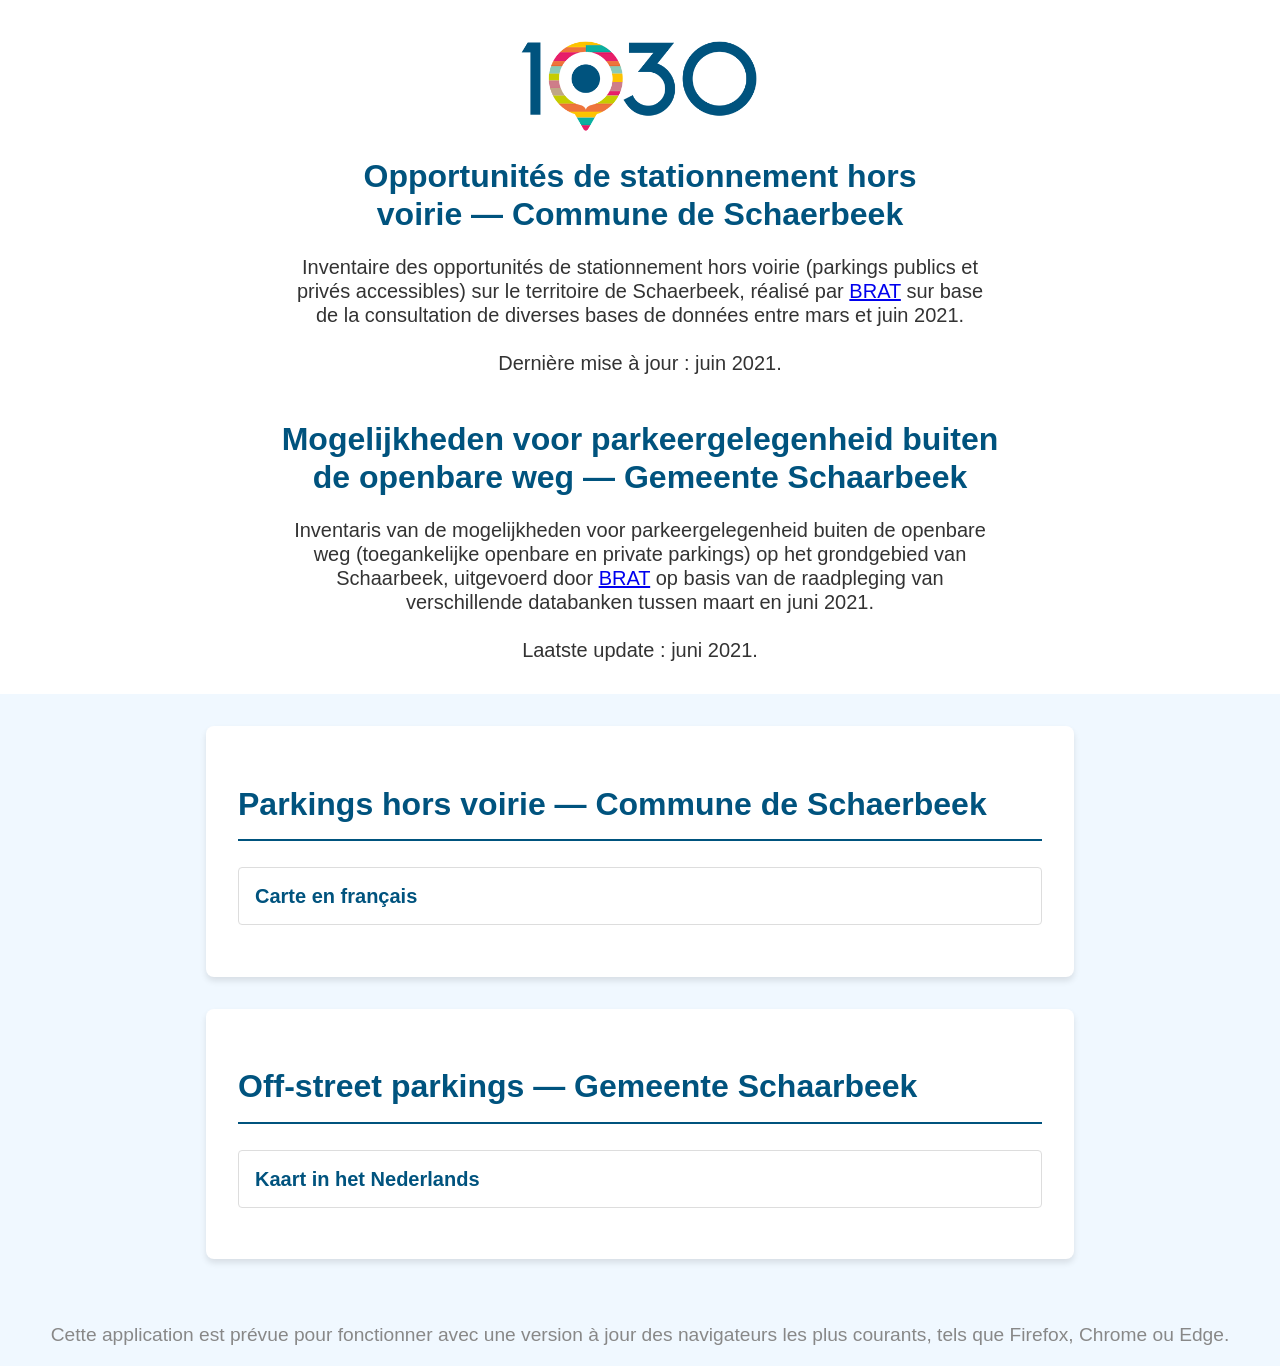
==== index.html @ fc54142b "Initial commit" ====
<!DOCTYPE html>
<html lang="fr">
<meta http-equiv="content-type" content="text/html;charset=utf-8" />

<head>
    <title>Parkings hors voirie · Schaerbeek 1030</title>
    <link rel="shortcut icon" href="css/images/logo1030GeoData.ico" type="image/x-icon">
    <meta charset="utf-8" />
    <link rel="stylesheet" href="css/style.css">
</head>

<body class="root">
    <header class="page-header">
        <div class="logo-container">
            <img src="css/images/schaerbeek1030_logo.png" alt="Commune de Schaerbeek">
        </div>

        <h1>Opportunités de stationnement hors <br>
            voirie — Commune de Schaerbeek</h1>
        <p class="introduction">
            Inventaire des opportunités de stationnement hors voirie (parkings publics et privés accessibles)
            sur le territoire de Schaerbeek, réalisé par <a href="http://www.bratprojects.be/">BRAT</a>
            sur base de la consultation de diverses bases de données entre mars et juin 2021.<br><br>
            Dernière mise à jour : juin 2021.
        </p>

        <br>
        <h1>Mogelijkheden voor parkeergelegenheid buiten <br>
            de openbare weg — Gemeente Schaarbeek</h1>
        <p class="introduction">
            Inventaris van de mogelijkheden voor parkeergelegenheid buiten de openbare weg (toegankelijke
            openbare en private parkings) op het grondgebied van Schaarbeek, uitgevoerd door
            <a href="http://www.bratprojects.be/">BRAT</a>
            op basis van de raadpleging van verschillende databanken tussen maart en juni 2021.<br><br>
            Laatste update : juni 2021.
        </p>

    </header>

    <main class="main-content">

        <section class="link-section">
            <h2>Parkings hors voirie — Commune de Schaerbeek</h2>
            <p></p>
            <ul class="link-list">
                <li>
                    <a href="indexFR.html">
                        <span class="link-title">Carte en français</span>
                    </a>
                </li>
            </ul>
        </section>

        <section class="link-section">
            <h2>Off-street parkings — Gemeente Schaarbeek</h2>
            <p></p>
            <ul class="link-list">
                <li>
                    <a href="indexNL.html">
                        <span class="link-title">Kaart in het Nederlands</span>
                    </a>
                </li>
            </ul>
        </section>

    </main>

    <footer class="page-footer">
        <p class="disclaimer">
            Cette application est prévue pour fonctionner avec une version à jour
            des navigateurs les plus courants, tels que Firefox, Chrome ou Edge.
        </p>
    </footer>
</body>

</html>
---- css/style.css ----
/* ═══════════════════════════════════════════════════════
   VARIABLES & COMMON BASE
═══════════════════════════════════════════════════════ */
:root {
  --primary-color: #00537e;
  --secondary-color: #f0f8ff;
  --text-color: #333;
}

*, *::before, *::after { box-sizing: border-box; }

body {
  font-family: 'Calibri', Arial, Helvetica, sans-serif;
  font-size: 1.2rem;
  line-height: 1.2;
  margin: 0;
  padding: 0;
  color: var(--text-color);
  background-color: var(--secondary-color);
}

/* ═══════════════════════════════════════════════════════
   LANDING PAGE  (index.html)
═══════════════════════════════════════════════════════ */
.logo-container img {
  width: 250px;
  height: auto;
  display: block;
  margin: 0 auto 1rem auto;
}

.page-header {
  text-align: center;
  padding: 2rem;
  background-color: #fff;
}

.page-header h1 {
  font-size: 2rem;
  color: var(--primary-color);
}

.introduction {
  font-size: 1.25rem;
  max-width: 700px;
  margin: 0 auto;
  text-align: center;
}

.main-content {
  max-width: 900px;
  margin: 2rem auto;
  padding: 0 1rem;
}

.link-section {
  background-color: #fff;
  border-radius: 8px;
  box-shadow: 0 4px 6px rgba(0, 0, 0, 0.1);
  padding: 2rem;
  margin-bottom: 2rem;
}

.link-section h2 {
  font-size: 2.0rem;
  color: var(--primary-color);
  border-bottom: 2px solid var(--primary-color);
  padding-bottom: 1rem;
}

.link-section h3 {
  font-size: 1.5rem;
  color: var(--primary-color);
  border-bottom: 2px solid var(--primary-color);
  padding-bottom: 1rem;
}

.link-list {
  list-style-type: none;
  padding: 0;
}

.link-list li {
  margin-bottom: 1rem;
}

.link-list a {
  display: block;
  padding: 1rem;
  text-decoration: none;
  color: var(--text-color);
  border: 1px solid #ddd;
  border-radius: 4px;
  transition: transform 0.2s ease, box-shadow 0.2s ease;
}

.link-list a:hover {
  transform: translateY(-2px);
  box-shadow: 0 6px 8px rgba(0, 0, 0, 0.15);
}

.link-title {
  display: block;
  font-size: 1.25rem;
  font-weight: bold;
  color: var(--primary-color);
}

.link-description {
  display: block;
  font-size: 1.2rem;
  color: #666;
  margin-top: 0.5rem;
}

.page-footer {
  text-align: center;
  margin-top: 4rem;
  color: #888;
}

/* ═══════════════════════════════════════════════════════
   SCROLLBARS  (common)
═══════════════════════════════════════════════════════ */
::-webkit-scrollbar { width: 7px; height: 7px; }
::-webkit-scrollbar-track { background: #f9f9f9; }
::-webkit-scrollbar-thumb { background: #cccccc; border-radius: 3px; }
::-webkit-scrollbar-thumb:hover { background: #aaaaaa; }

/* ═══════════════════════════════════════════════════════
   MAP PAGES  (html.map-view — indexFR.html / indexNL.html)
═══════════════════════════════════════════════════════ */
html.map-view,
html.map-view body {
  height: 100%;
  overflow: hidden;
  font-size: 14px;
}

#map {
  position: absolute;
  left: 0;
  top: 0;
  bottom: 36px;
  width: 70%;
}

.the-sidebar {
  position: absolute;
  right: 0;
  top: 0;
  bottom: 36px;
  width: 30%;
  padding: 0 15px;
  overflow-y: hidden;
  display: flex;
  flex-direction: column;
}

.the-sidebar #info {
  overflow-y: auto;
  padding-right: 15px;
  padding-bottom: 15px;
  border-bottom: 1px solid #cccccc;
  scrollbar-width: thin;
  scrollbar-color: #cccccc white;
}
.the-sidebar .legend__wrapper { flex-shrink: 0; }

#footer {
  position: absolute;
  bottom: 0;
  right: 0;
  left: 0;
  height: 36px;
  padding: 7px 15px;
  font-size: 0.75rem;
  color: #aaaaaa;
}
#footer p { margin: 0; }
#footer a { color: inherit; }
#footer a:hover { color: #585858; }

/* ── HEADINGS (sidebar — map pages only) ────────────────────────── */
html.map-view h1,
html.map-view h2,
html.map-view h3 { color: #375773; font-weight: 100; margin: 0; }
html.map-view h1 { font-size: 2rem; }
html.map-view h2 { font-size: 1.4rem; }
html.map-view h3 { font-size: 1.1rem; }

/* Title control h2: match DSD (dark, bold, browser default size) */
.info h2 {
  color: #444444 !important;
  font-weight: bold !important;
  font-size: 1.5em !important;
}

.the-sidebar #info .main-info h2,
.the-sidebar #info .info-group h2 { margin-top: 0; }
.the-sidebar #info .main-info > div,
.the-sidebar #info .info-group > div { margin-left: 30px; }

/* ── SIDEBAR INFO VALUES ───────────────────────────────────────── */
.value { display: flex; }
.value > div {
  border-top: 1px solid #cccccc;
  border-bottom: 0;
  padding: 3px;
  flex: 1;
}
.value .key { font-weight: bold; }
.value:last-child > div { border-bottom: 1px solid #cccccc; }
.value.Remarque { color: grey; font-style: italic; }
.value.Remarque div { border: 0; }
.value.s_autre { display: initial; }
.value.s_autre div { display: inline-block; border: 0; flex-shrink: 1; font-weight: initial; }
.value.s_autre div.key:after { content: ' : '; }

/* ── LEAFLET CONTROLS ───────────────────────────────────────────── */
.leaflet-control-layers-list { min-width: 200px; }

.leaflet-control {
  box-shadow: 0 3px 14px rgba(0,0,0,0.4) !important;
  border-radius: 4px;
}
.leaflet-control-zoom-in,
.leaflet-control-zoom-out,
.leaflet-control-locate a {
  background-color: #f8f8f8 !important;
  border-radius: 0 !important;
  color: #444444 !important;
}
.leaflet-touch .leaflet-control-layers,
.leaflet-touch .leaflet-bar,
.leaflet-control-search {
  border: 3px solid rgba(255,255,255,.4) !important;
}
.leaflet-container .leaflet-control-search { background: none !important; }
.leaflet-control-search .search-button {
  width: 30px !important;
  height: 30px !important;
  font-size: 13px !important;
  text-align: center !important;
  cursor: pointer;
  background-color: #f8f8f8 !important;
  border-radius: 0 !important;
  color: #444444 !important;
}
.leaflet-control-search .search-input { margin: 0 !important; height: 30px !important; }
.search-button.fa.fa-search { display: flex; justify-content: center; align-items: center; }

/* ── QUARTIER FILTER & RESET ───────────────────────────────────── */
.quartier-filter-control {
  background: white;
  padding: 6px 8px;
  border-radius: 4px;
  box-shadow: 0 1px 5px rgba(0,0,0,0.4);
  display: flex;
  flex-direction: column;
  gap: 4px;
}
.quartier-filter-control select {
  font-size: 12px;
  border: none;
  outline: none;
  background: transparent;
  cursor: pointer;
  min-width: 185px;
  padding: 2px 0;
  color: #333;
}
#reinitialiser-btn {
  font-size: 12px;
  padding: 3px 6px;
  border: 1px solid #bbb;
  border-radius: 3px;
  background: #f0f0f0;
  cursor: pointer;
  color: #333;
  width: 100%;
  text-align: center;
}
#reinitialiser-btn:hover { background: #ddd; }

#lang-switch-link {
  display: block;
  font-size: 12px;
  font-weight: bold;
  text-align: center;
  color: #375773 !important;
  text-decoration: none;
  margin-top: 2px;
  padding: 2px 0;
}
#lang-switch-link:hover { text-decoration: underline; }

/* ── LEGEND ────────────────────────────────────────────────────── */
.legend__wrapper { width: 100%; }
.legend__wrapper .legendContent {
  display: flex;
  border-top: 1px solid #cccccc;
  padding-top: 15px;
  margin-bottom: 15px;
  border-bottom: 1px solid #cccccc;
  padding-bottom: 15px;
}
.legend__wrapper .legendContent > div { flex: 1; }
.legend__wrapper .legendContent > div.color {
  border-right: 1px solid #cccccc;
  padding-right: 7.5px;
}
.legend__wrapper .legendContent > div.size { padding-left: 7.5px; }

.legend-element { display: flex; align-items: center; margin-bottom: 7px; }
.legend-element .color {
  flex-shrink: 0;
  display: block;
  margin-right: 15px;
  width: 1.2rem;
  height: 1.2rem;
  border-radius: 1.2rem;
}
.legend-element .size-wrapper {
  flex-shrink: 0;
  width: 32px;
  margin-right: 15px;
  display: flex;
  align-items: center;
  justify-content: center;
}
.legend-element .size-wrapper .size {
  background-color: gray;
  flex-shrink: 0;
  display: block;
  border-radius: 100%;
  margin: auto;
}
.legend-element.unknown .size { position: relative; }
.legend-element.unknown .size:before {
  content: ' ';
  width: 8px;
  height: 8px;
  border-radius: 10px;
  background-color: white;
  position: absolute;
  top: 2px;
  right: 2px;
}
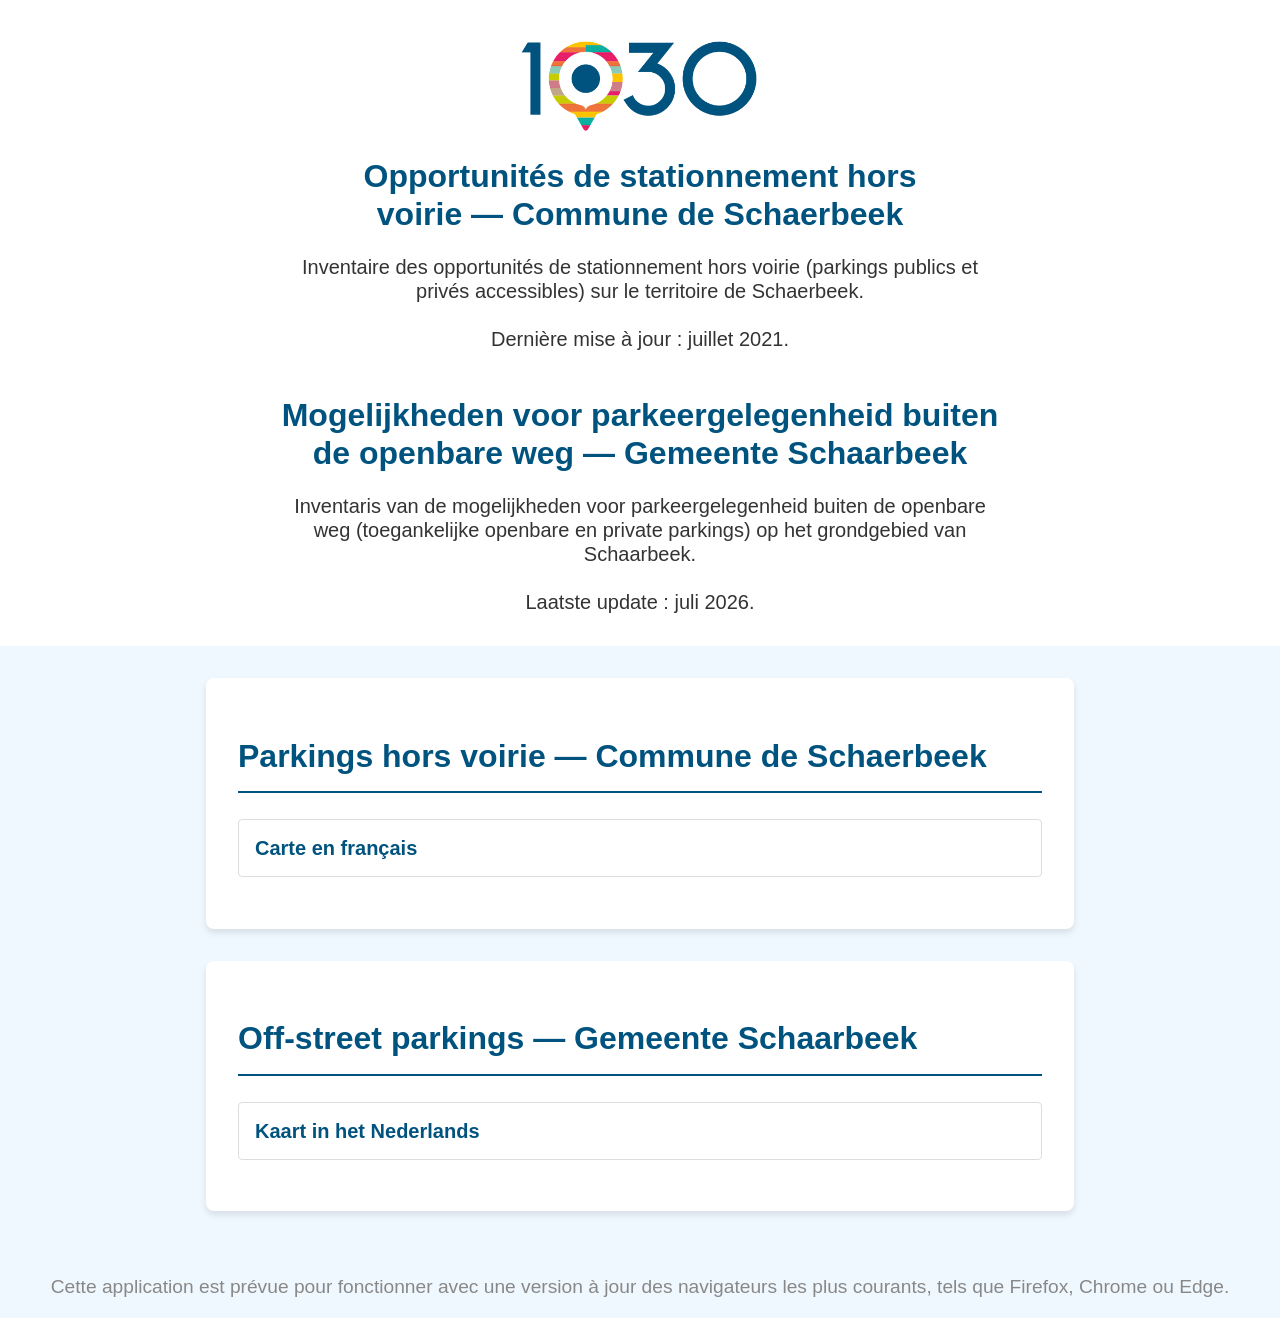
==== commit a8fa862a: "Update index.html" ====
--- a/index.html
+++ b/index.html
@@ -19,20 +19,17 @@
             voirie — Commune de Schaerbeek</h1>
         <p class="introduction">
             Inventaire des opportunités de stationnement hors voirie (parkings publics et privés accessibles)
-            sur le territoire de Schaerbeek, réalisé par <a href="http://www.bratprojects.be/">BRAT</a>
-            sur base de la consultation de diverses bases de données entre mars et juin 2021.<br><br>
-            Dernière mise à jour : juin 2021.
+            sur le territoire de Schaerbeek.<br><br>
+            Dernière mise à jour : juillet 2021.
         </p>
 
         <br>
         <h1>Mogelijkheden voor parkeergelegenheid buiten <br>
             de openbare weg — Gemeente Schaarbeek</h1>
         <p class="introduction">
-            Inventaris van de mogelijkheden voor parkeergelegenheid buiten de openbare weg (toegankelijke
-            openbare en private parkings) op het grondgebied van Schaarbeek, uitgevoerd door
-            <a href="http://www.bratprojects.be/">BRAT</a>
-            op basis van de raadpleging van verschillende databanken tussen maart en juni 2021.<br><br>
-            Laatste update : juni 2021.
+            Inventaris van de mogelijkheden voor parkeergelegenheid buiten de openbare weg (toegankelijke openbare 
+            en private parkings) op het grondgebied van Schaarbeek.<br><br>
+            Laatste update : juli 2026.
         </p>
 
     </header>
@@ -73,4 +70,4 @@
     </footer>
 </body>
 
-</html>+</html>
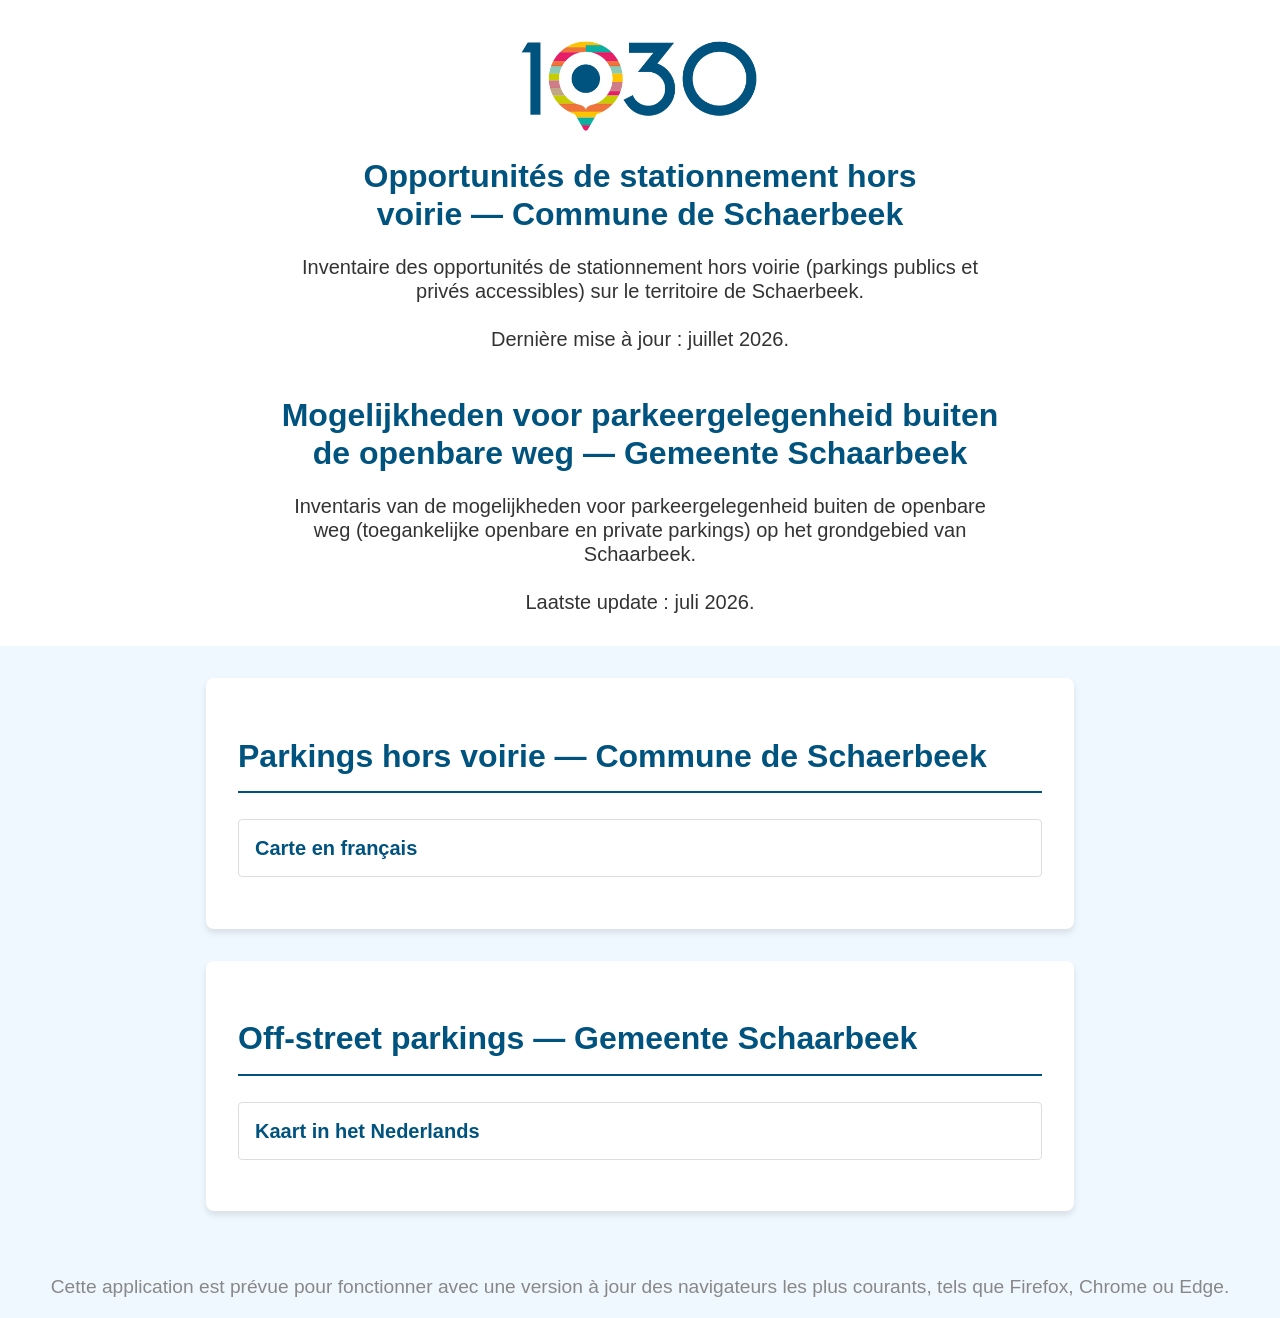
==== commit c11d93e4: "Update and bug fixes 20260710" ====
--- a/index.html
+++ b/index.html
@@ -20,7 +20,7 @@
         <p class="introduction">
             Inventaire des opportunités de stationnement hors voirie (parkings publics et privés accessibles)
             sur le territoire de Schaerbeek.<br><br>
-            Dernière mise à jour : juillet 2021.
+            Dernière mise à jour : juillet 2026.
         </p>
 
         <br>
--- a/css/style.css
+++ b/css/style.css
@@ -141,7 +141,7 @@
   position: absolute;
   left: 0;
   top: 0;
-  bottom: 36px;
+  bottom: 0;
   width: 70%;
 }
 
@@ -149,7 +149,7 @@
   position: absolute;
   right: 0;
   top: 0;
-  bottom: 36px;
+  bottom: 0;
   width: 30%;
   padding: 0 15px;
   overflow-y: hidden;
@@ -166,20 +166,6 @@
   scrollbar-color: #cccccc white;
 }
 .the-sidebar .legend__wrapper { flex-shrink: 0; }
-
-#footer {
-  position: absolute;
-  bottom: 0;
-  right: 0;
-  left: 0;
-  height: 36px;
-  padding: 7px 15px;
-  font-size: 0.75rem;
-  color: #aaaaaa;
-}
-#footer p { margin: 0; }
-#footer a { color: inherit; }
-#footer a:hover { color: #585858; }
 
 /* ── HEADINGS (sidebar — map pages only) ────────────────────────── */
 html.map-view h1,
